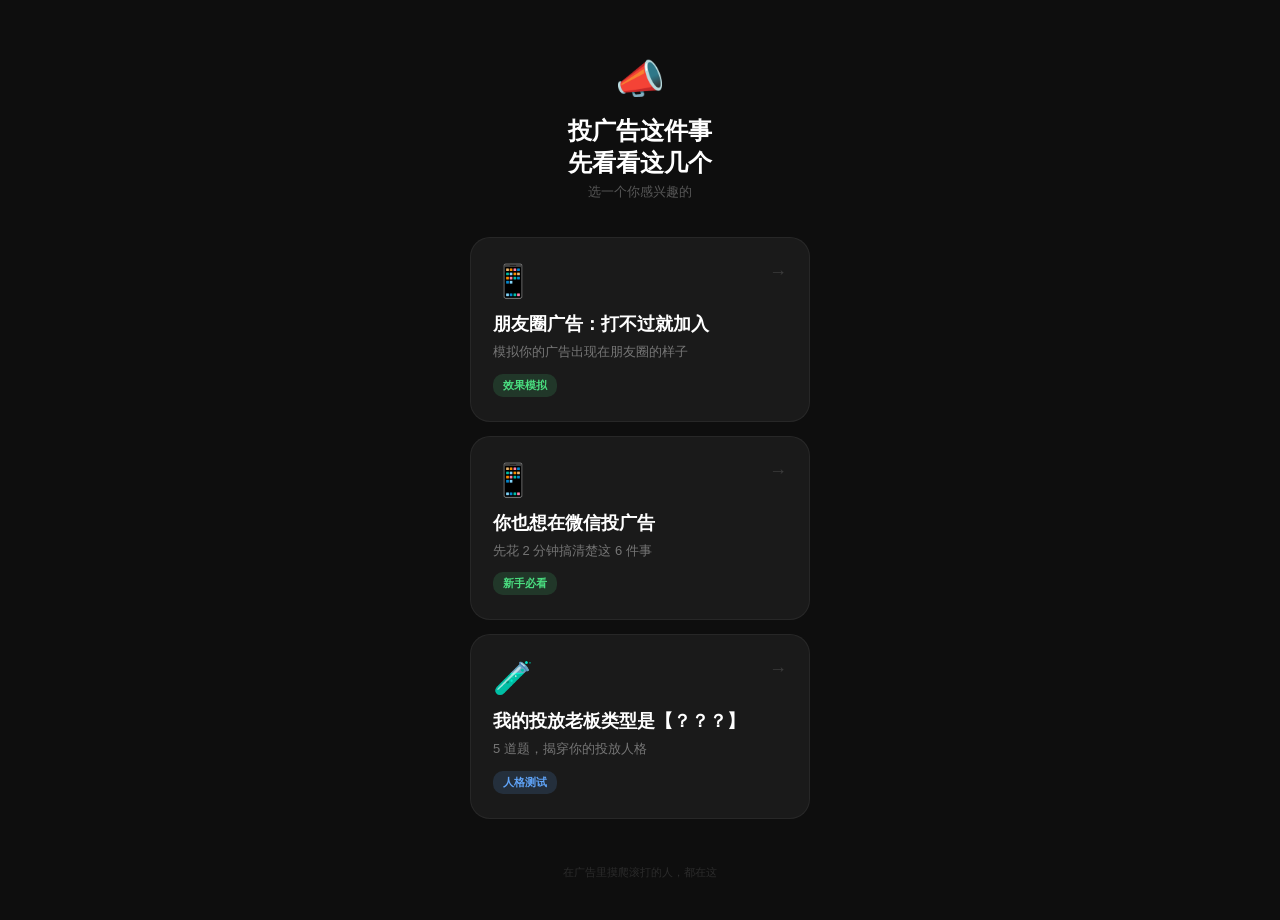
==== index.html @ a0494b3b "H5 获客矩阵 demo：三个互动 H5 页面 - H5 #1: 30s 模拟朋友圈广告 - H5 #2: 你不知道的微信广告热知识 - H5 #3: 测测你的微信生意潜力" ====
<!DOCTYPE html>
<html lang="zh-CN">
<head>
  <meta charset="UTF-8">
  <meta name="viewport" content="width=device-width, initial-scale=1.0, maximum-scale=1.0, user-scalable=no">
  <title>H5 拓客矩阵</title>
  <link rel="stylesheet" href="shared.css">
  <style>
    body {
      background: #0e0e0e;
      overflow-y: auto;
    }

    .hub {
      min-height: 100vh;
      padding: 56px 24px 40px;
      display: flex;
      flex-direction: column;
      align-items: center;
    }

    .hub-emoji { font-size: 40px; margin-bottom: 12px; }

    .hub-title {
      font-size: 24px;
      font-weight: 800;
      text-align: center;
      margin-bottom: 4px;
    }

    .hub-sub {
      font-size: 13px;
      color: rgba(255,255,255,0.3);
      text-align: center;
      margin-bottom: 36px;
    }

    .game-card {
      width: 100%;
      max-width: 340px;
      border-radius: 20px;
      padding: 24px 22px;
      margin-bottom: 14px;
      cursor: pointer;
      transition: transform 0.15s;
      text-decoration: none;
      display: block;
      position: relative;
      background: #1a1a1a;
      border: 1px solid rgba(255,255,255,0.06);
    }

    .game-card:active { transform: scale(0.98); }

    .game-card::after {
      content: '→';
      position: absolute;
      right: 22px;
      top: 24px;
      font-size: 18px;
      color: rgba(255,255,255,0.15);
    }

    .game-emoji { font-size: 32px; margin-bottom: 12px; }

    .game-title {
      font-size: 18px;
      font-weight: 700;
      color: #fff;
      margin-bottom: 6px;
      padding-right: 28px;
    }

    .game-desc {
      font-size: 13px;
      color: rgba(255,255,255,0.4);
      line-height: 1.5;
      padding-right: 28px;
    }

    .game-tag {
      display: inline-block;
      padding: 4px 10px;
      border-radius: 10px;
      font-size: 11px;
      font-weight: 600;
      margin-top: 12px;
    }

    .footer-note {
      margin-top: 32px;
      font-size: 11px;
      color: rgba(255,255,255,0.12);
      text-align: center;
    }
  </style>
</head>
<body>
  <div class="hub">
    <div class="hub-emoji">📣</div>
    <div class="hub-title">投广告这件事<br>先看看这几个</div>
    <div class="hub-sub">选一个你感兴趣的</div>

    <a class="game-card" href="roast/index.html">
      <div class="game-emoji">📱</div>
      <div class="game-title">朋友圈广告：打不过就加入</div>
      <div class="game-desc">模拟你的广告出现在朋友圈的样子</div>
      <span class="game-tag tag-green">效果模拟</span>
    </a>

    <a class="game-card" href="wechat-ads/index.html">
      <div class="game-emoji">📱</div>
      <div class="game-title">你也想在微信投广告</div>
      <div class="game-desc">先花 2 分钟搞清楚这 6 件事</div>
      <span class="game-tag tag-green">新手必看</span>
    </a>

    <a class="game-card" href="boss-type/index.html">
      <div class="game-emoji">🧪</div>
      <div class="game-title">我的投放老板类型是【？？？】</div>
      <div class="game-desc">5 道题，揭穿你的投放人格</div>
      <span class="game-tag tag-blue">人格测试</span>
    </a>

    <div class="footer-note">在广告里摸爬滚打的人，都在这</div>
  </div>
</body>
</html>
---- shared.css ----
/* ===== 广告投放吐槽大会 H5 矩阵 - 共享样式 ===== */

*, *::before, *::after {
  margin: 0;
  padding: 0;
  box-sizing: border-box;
}

html, body {
  width: 100%;
  height: 100%;
  overflow: hidden;
  font-family: -apple-system, BlinkMacSystemFont, "PingFang SC", "Helvetica Neue", sans-serif;
  -webkit-font-smoothing: antialiased;
  -webkit-tap-highlight-color: transparent;
  user-select: none;
  -webkit-user-select: none;
}

body {
  background: #111;
  color: #fff;
}

/* Screen system */
.screen {
  position: absolute;
  top: 0; left: 0;
  width: 100%;
  height: 100%;
  display: flex;
  flex-direction: column;
  align-items: center;
  justify-content: center;
  padding: 40px 24px;
  opacity: 0;
  transform: translateY(20px);
  transition: opacity 0.5s ease, transform 0.5s ease;
  pointer-events: none;
  overflow-y: auto;
  -webkit-overflow-scrolling: touch;
}

.screen.active {
  opacity: 1;
  transform: translateY(0);
  pointer-events: auto;
}

/* Typography */
.title {
  font-size: 28px;
  font-weight: 800;
  text-align: center;
  line-height: 1.3;
  margin-bottom: 8px;
}

.subtitle {
  font-size: 15px;
  color: rgba(255,255,255,0.5);
  text-align: center;
  line-height: 1.6;
  margin-bottom: 32px;
}

/* Buttons */
.btn-primary {
  display: inline-flex;
  align-items: center;
  justify-content: center;
  gap: 8px;
  padding: 16px 44px;
  background: #fff;
  border: none;
  border-radius: 50px;
  color: #111;
  font-size: 17px;
  font-weight: 700;
  cursor: pointer;
  transition: transform 0.15s, opacity 0.15s;
}

.btn-primary:active {
  transform: scale(0.96);
  opacity: 0.9;
}

.btn-secondary {
  display: inline-flex;
  align-items: center;
  justify-content: center;
  padding: 14px 36px;
  background: none;
  border: 1px solid rgba(255,255,255,0.2);
  border-radius: 50px;
  color: rgba(255,255,255,0.7);
  font-size: 15px;
  font-weight: 600;
  cursor: pointer;
  transition: all 0.15s;
}

.btn-secondary:active {
  background: rgba(255,255,255,0.1);
}

/* Tags */
.tag {
  display: inline-block;
  padding: 5px 14px;
  border-radius: 20px;
  font-size: 12px;
  font-weight: 600;
  letter-spacing: 0.5px;
}

.tag-yellow {
  background: rgba(250,204,21,0.15);
  color: #FACC15;
}

.tag-green {
  background: rgba(74,222,128,0.15);
  color: #4ADE80;
}

.tag-blue {
  background: rgba(96,165,250,0.15);
  color: #60A5FA;
}

/* QR placeholder */
.qr-placeholder {
  width: 160px;
  height: 160px;
  background: #fff;
  border-radius: 12px;
  margin: 16px auto;
  display: flex;
  align-items: center;
  justify-content: center;
  color: #333;
  font-size: 13px;
}

/* Progress bar */
.progress-bar {
  width: 100%;
  max-width: 300px;
  height: 3px;
  background: rgba(255,255,255,0.1);
  border-radius: 2px;
  overflow: hidden;
}

.progress-bar .fill {
  height: 100%;
  background: #fff;
  border-radius: 2px;
  transition: width 0.3s ease;
}

/* Animations */
@keyframes fadeInUp {
  from { opacity: 0; transform: translateY(16px); }
  to { opacity: 1; transform: translateY(0); }
}

@keyframes fadeIn {
  from { opacity: 0; }
  to { opacity: 1; }
}

@keyframes slideUp {
  from { opacity: 0; transform: translateY(40px); }
  to { opacity: 1; transform: translateY(0); }
}

@keyframes pulse {
  0%, 100% { opacity: 1; }
  50% { opacity: 0.5; }
}

.animate-in {
  animation: fadeInUp 0.4s ease forwards;
}

/* Share button */
.share-btn {
  display: block;
  margin: 12px auto 0;
  background: none;
  border: none;
  color: rgba(255,255,255,0.35);
  font-size: 13px;
  cursor: pointer;
  padding: 8px;
}

/* Utility */
.mt-8 { margin-top: 8px; }
.mt-12 { margin-top: 12px; }
.mt-16 { margin-top: 16px; }
.mt-24 { margin-top: 24px; }
.mt-32 { margin-top: 32px; }
.mb-16 { margin-bottom: 16px; }
.mb-24 { margin-bottom: 24px; }
.w-full { width: 100%; max-width: 340px; }
.text-center { text-align: center; }
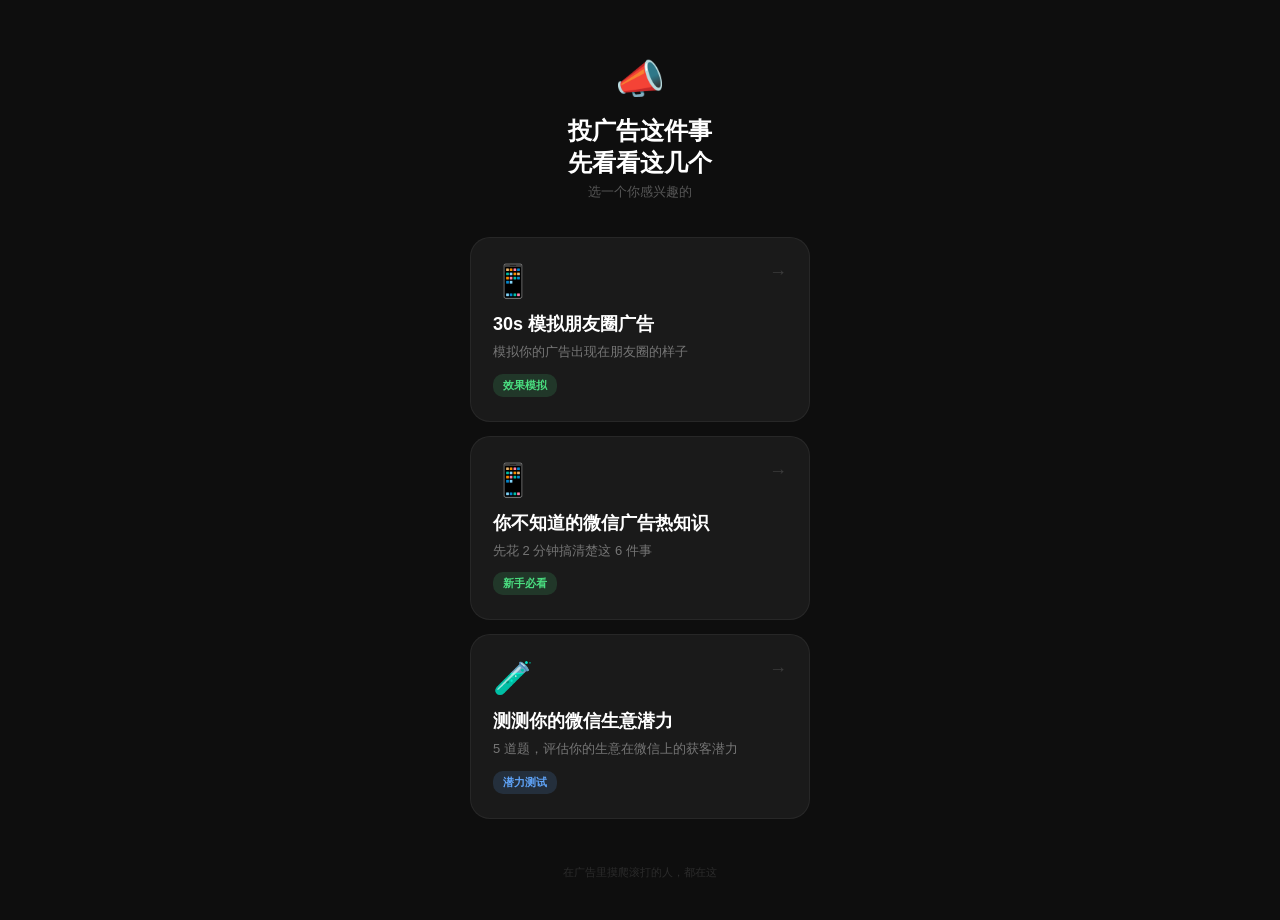
==== commit a8a639d6: "更新导航页三个 H5 标题和描述 - #1: 30s 模拟朋友圈广告 - #2: 你不知道的微信广告热知识 - #3: 测测你的微信生意潜力" ====
--- a/index.html
+++ b/index.html
@@ -103,23 +103,23 @@
 
     <a class="game-card" href="roast/index.html">
       <div class="game-emoji">📱</div>
-      <div class="game-title">朋友圈广告：打不过就加入</div>
+      <div class="game-title">30s 模拟朋友圈广告</div>
       <div class="game-desc">模拟你的广告出现在朋友圈的样子</div>
       <span class="game-tag tag-green">效果模拟</span>
     </a>
 
     <a class="game-card" href="wechat-ads/index.html">
       <div class="game-emoji">📱</div>
-      <div class="game-title">你也想在微信投广告</div>
+      <div class="game-title">你不知道的微信广告热知识</div>
       <div class="game-desc">先花 2 分钟搞清楚这 6 件事</div>
       <span class="game-tag tag-green">新手必看</span>
     </a>
 
     <a class="game-card" href="boss-type/index.html">
       <div class="game-emoji">🧪</div>
-      <div class="game-title">我的投放老板类型是【？？？】</div>
-      <div class="game-desc">5 道题，揭穿你的投放人格</div>
-      <span class="game-tag tag-blue">人格测试</span>
+      <div class="game-title">测测你的微信生意潜力</div>
+      <div class="game-desc">5 道题，评估你的生意在微信上的获客潜力</div>
+      <span class="game-tag tag-blue">潜力测试</span>
     </a>
 
     <div class="footer-note">在广告里摸爬滚打的人，都在这</div>
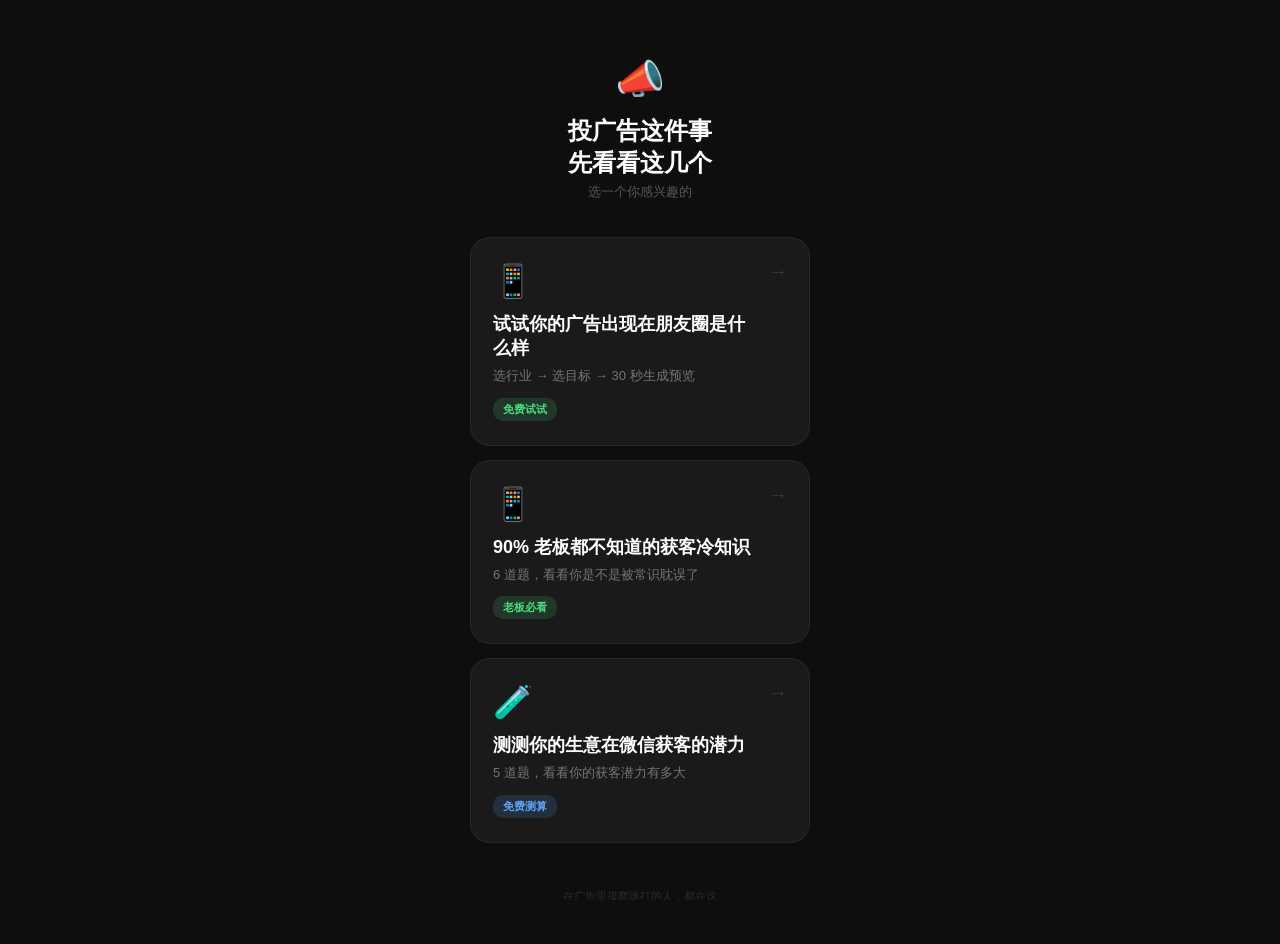
==== commit 7cfee90f: "文案全面优化：老板视角 + CTA 紧迫感 + H5#2 去广告化 - 首页卡片：试试你的广告/90%老板都不知道的获客冷知识/测测你的生意在微信获客的潜力 - CTA 页：#1 60万+商家在投 #" ====
--- a/index.html
+++ b/index.html
@@ -103,23 +103,23 @@
 
     <a class="game-card" href="roast/index.html">
       <div class="game-emoji">📱</div>
-      <div class="game-title">30s 模拟朋友圈广告</div>
-      <div class="game-desc">模拟你的广告出现在朋友圈的样子</div>
-      <span class="game-tag tag-green">效果模拟</span>
+      <div class="game-title">试试你的广告出现在朋友圈是什么样</div>
+      <div class="game-desc">选行业 → 选目标 → 30 秒生成预览</div>
+      <span class="game-tag tag-green">免费试试</span>
     </a>
 
     <a class="game-card" href="wechat-ads/index.html">
       <div class="game-emoji">📱</div>
-      <div class="game-title">你不知道的微信广告热知识</div>
-      <div class="game-desc">先花 2 分钟搞清楚这 6 件事</div>
-      <span class="game-tag tag-green">新手必看</span>
+      <div class="game-title">90% 老板都不知道的获客冷知识</div>
+      <div class="game-desc">6 道题，看看你是不是被常识耽误了</div>
+      <span class="game-tag tag-green">老板必看</span>
     </a>
 
     <a class="game-card" href="boss-type/index.html">
       <div class="game-emoji">🧪</div>
-      <div class="game-title">测测你的微信生意潜力</div>
-      <div class="game-desc">5 道题，评估你的生意在微信上的获客潜力</div>
-      <span class="game-tag tag-blue">潜力测试</span>
+      <div class="game-title">测测你的生意在微信获客的潜力</div>
+      <div class="game-desc">5 道题，看看你的获客潜力有多大</div>
+      <span class="game-tag tag-blue">免费测算</span>
     </a>
 
     <div class="footer-note">在广告里摸爬滚打的人，都在这</div>
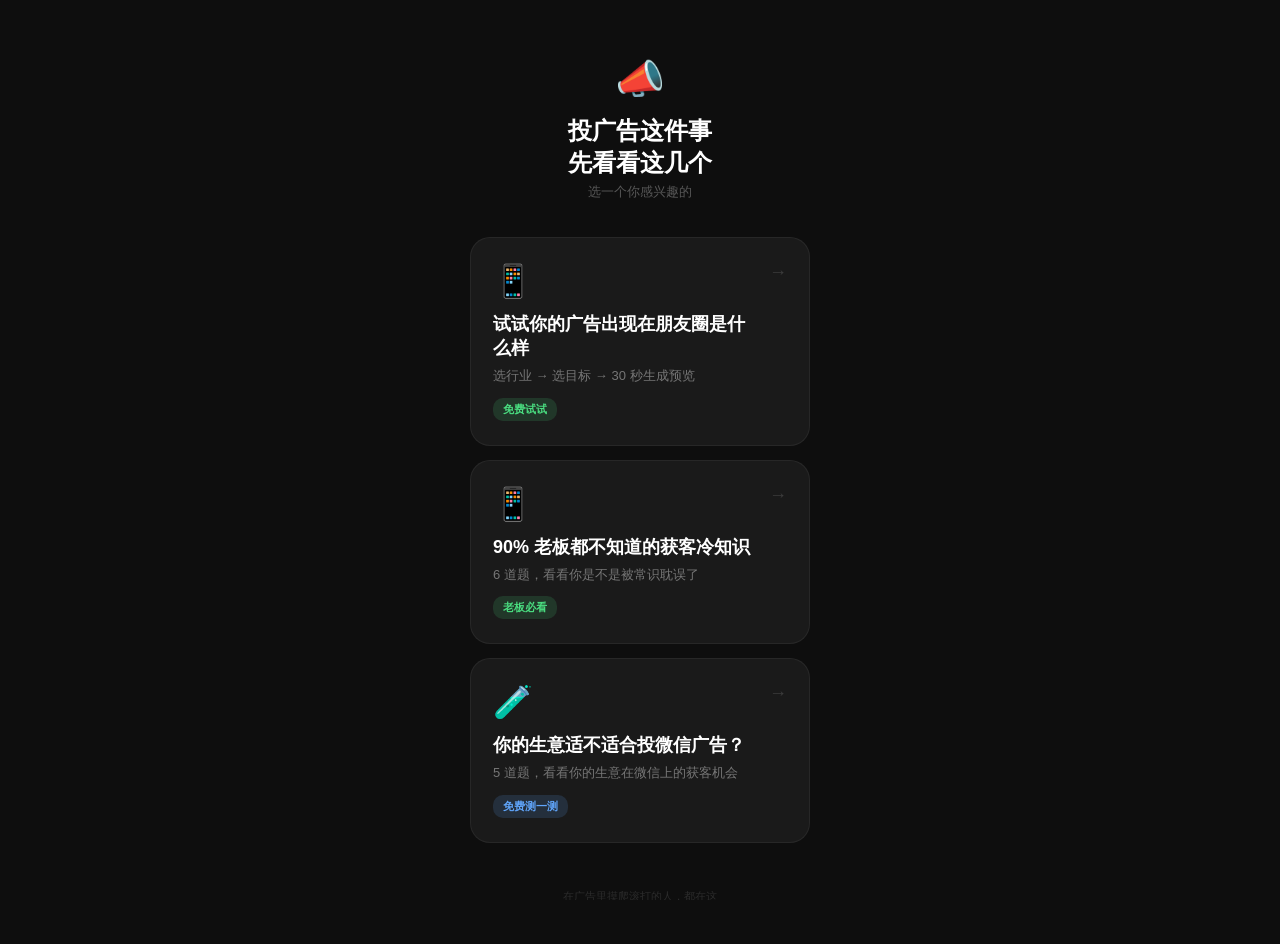
==== commit 6f4241fc: "更新 H5 #3：题目文案优化 + 去效果承诺数据 - Q2 改为展示产品/案例/门店内容的频率 - Q4 题目改为"来你家做过生意的客户"，第三选项改为"不温不火" - Q5 改为"最近有刷到同行在" ====
--- a/index.html
+++ b/index.html
@@ -117,9 +117,9 @@
 
     <a class="game-card" href="boss-type/index.html">
       <div class="game-emoji">🧪</div>
-      <div class="game-title">测测你的生意在微信获客的潜力</div>
-      <div class="game-desc">5 道题，看看你的获客潜力有多大</div>
-      <span class="game-tag tag-blue">免费测算</span>
+      <div class="game-title">你的生意适不适合投微信广告？</div>
+      <div class="game-desc">5 道题，看看你的生意在微信上的获客机会</div>
+      <span class="game-tag tag-blue">免费测一测</span>
     </a>
 
     <div class="footer-note">在广告里摸爬滚打的人，都在这</div>
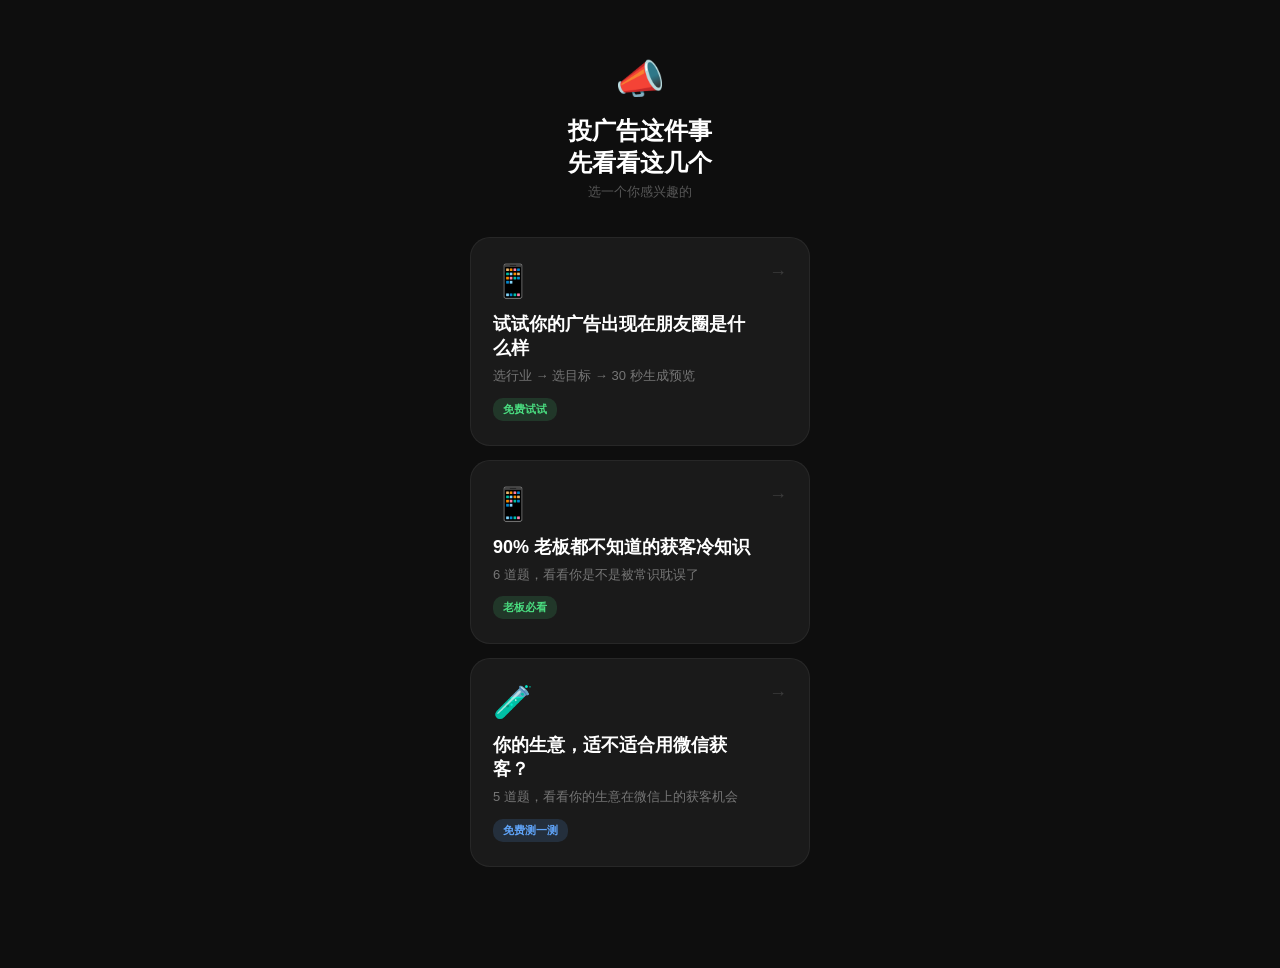
==== commit 61faf05f: "H5 #3 文案修订：标题/钩子/结果页/CTA 按用户反馈调整 - 标题：你的生意，适不适合用微信获客？ - 钩子：内含行业获客方案 - 结果页引导：已有 60 万+ 中小商家入驻 - 结果页按钮：" ====
--- a/index.html
+++ b/index.html
@@ -117,7 +117,7 @@
 
     <a class="game-card" href="boss-type/index.html">
       <div class="game-emoji">🧪</div>
-      <div class="game-title">你的生意适不适合投微信广告？</div>
+      <div class="game-title">你的生意，适不适合用微信获客？</div>
       <div class="game-desc">5 道题，看看你的生意在微信上的获客机会</div>
       <span class="game-tag tag-blue">免费测一测</span>
     </a>
